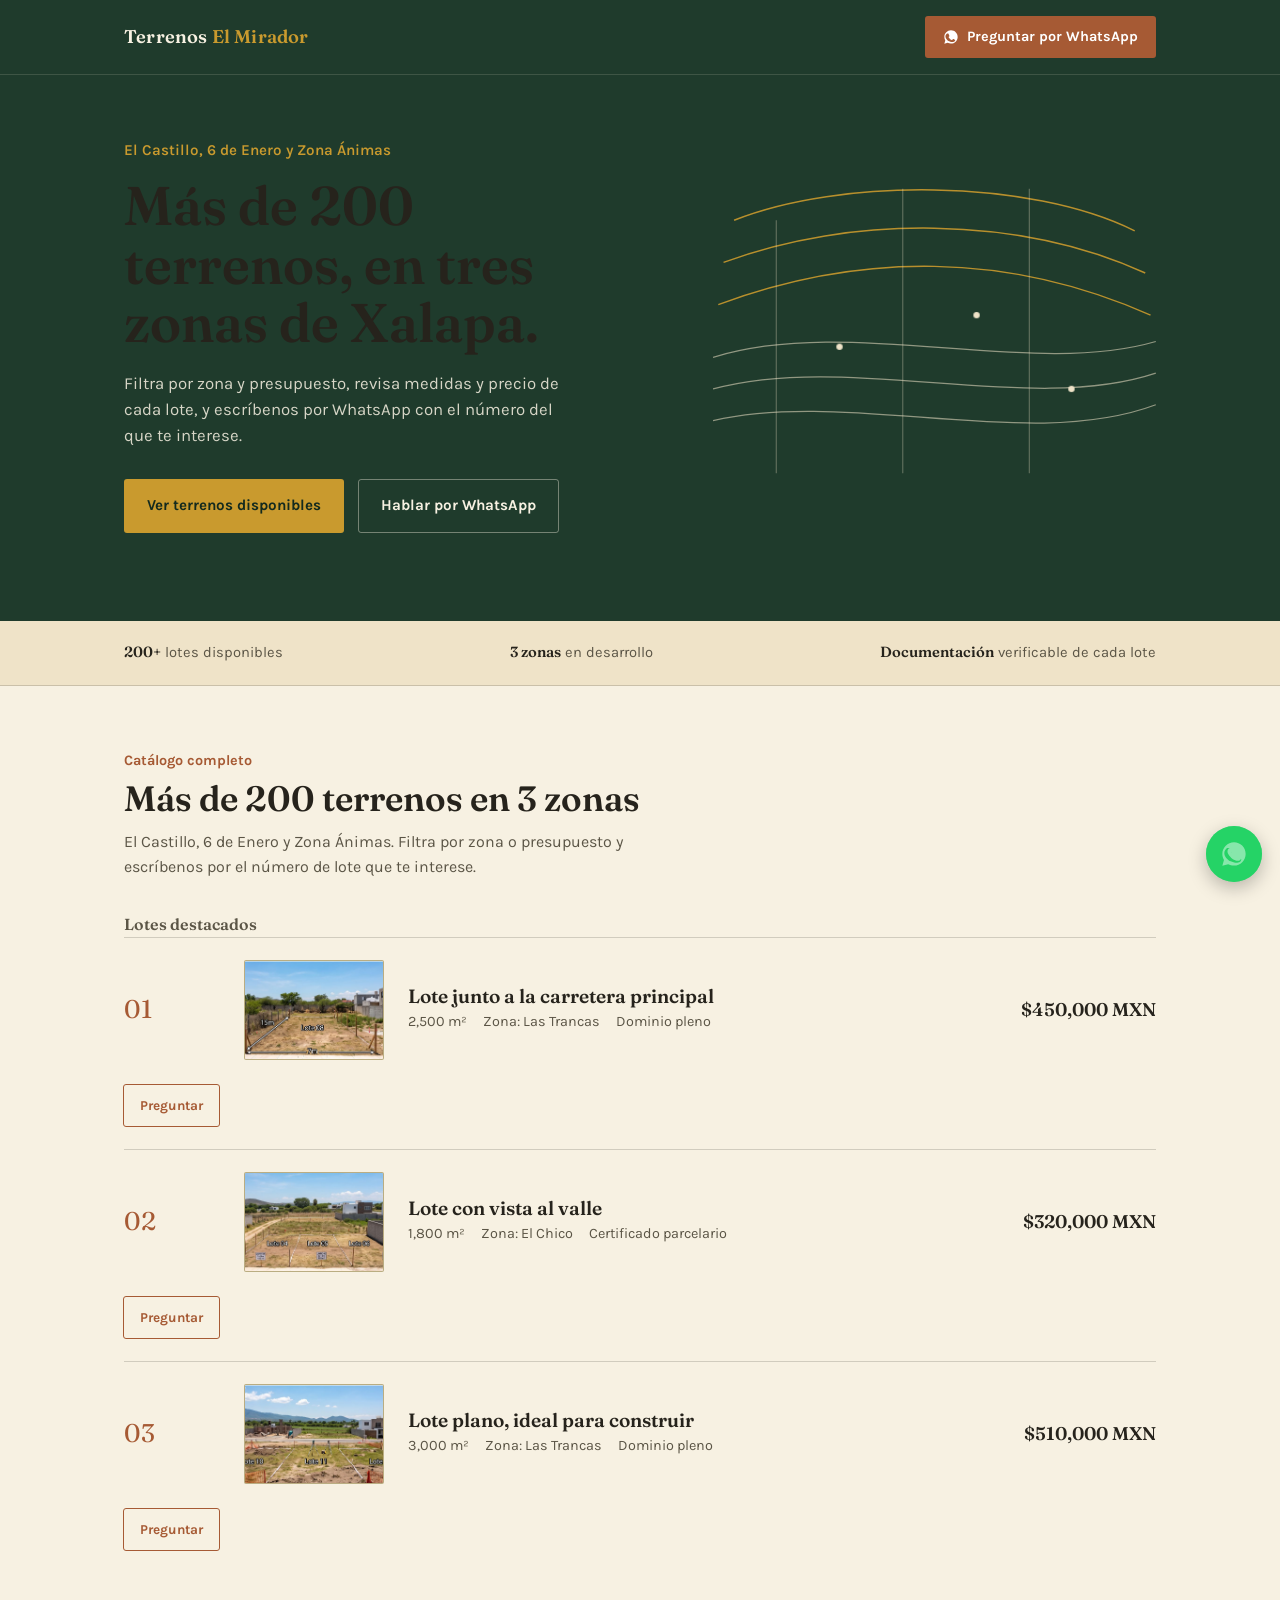
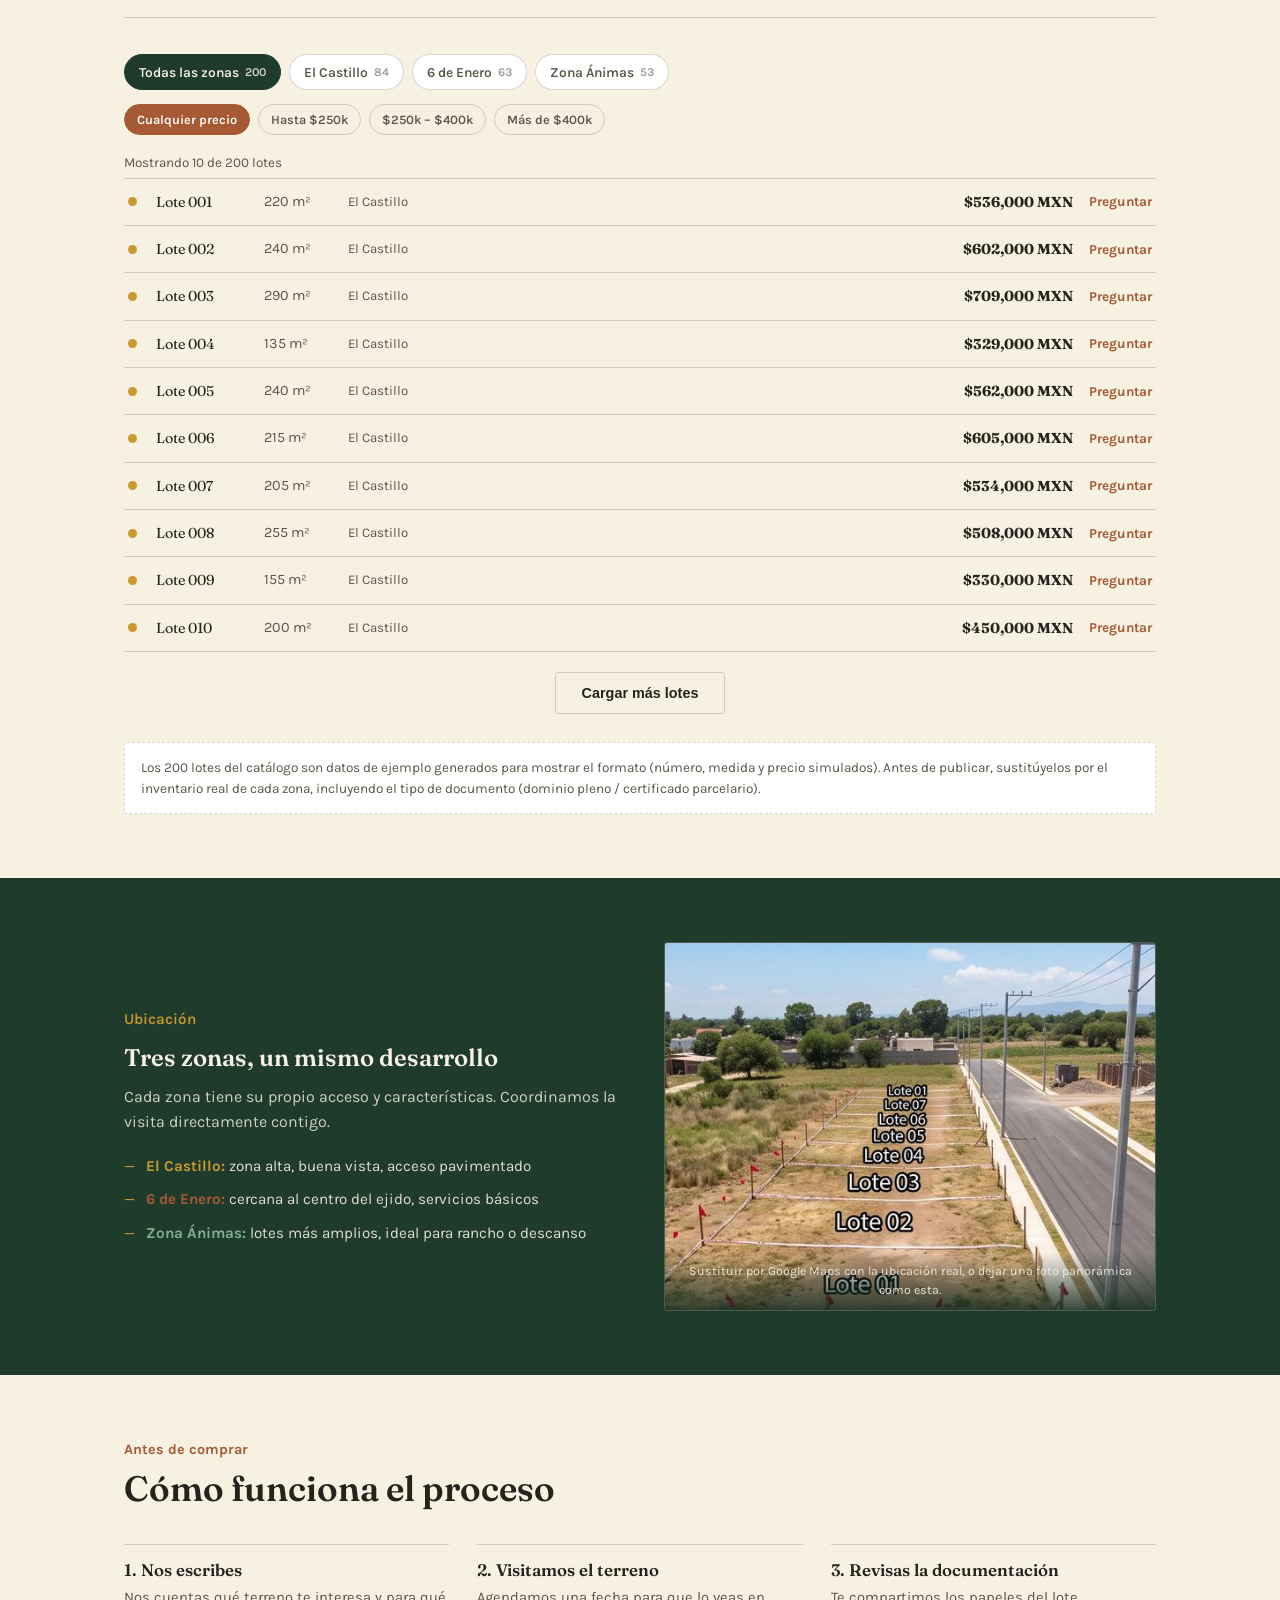
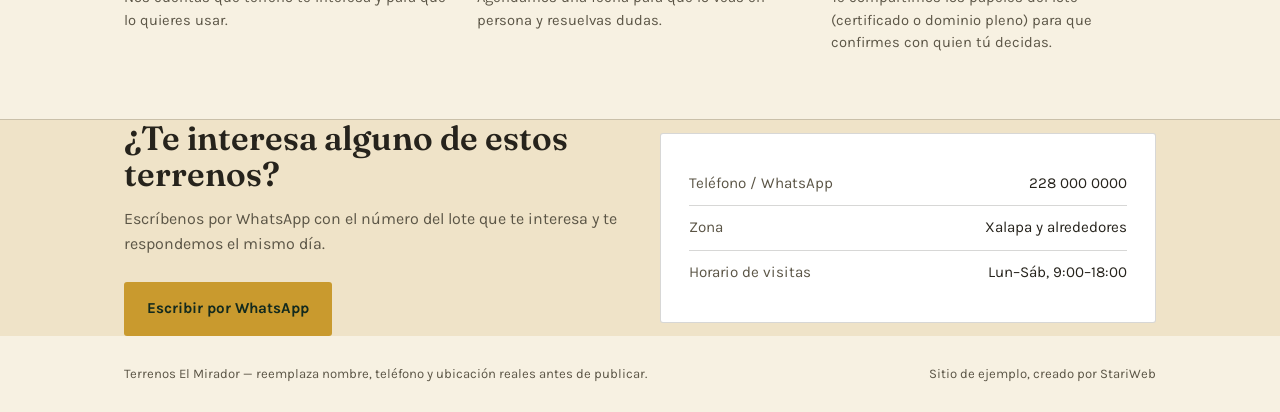
==== terrenosElMirador/terrenos-landing.html @ df51ee92 "Prototipo landing Page" ====
<!DOCTYPE html>
<html lang="es">
<head>
<meta charset="UTF-8">
<meta name="viewport" content="width=device-width, initial-scale=1, viewport-fit=cover">
<title>Terrenos El Mirador — Terrenos en venta</title>
<link rel="preconnect" href="https://fonts.googleapis.com">
<link rel="preconnect" href="https://fonts.gstatic.com" crossorigin>
<link href="https://fonts.googleapis.com/css2?family=Fraunces:ital,opsz,wght@0,9..144,400;0,9..144,600;1,9..144,500&family=Karla:wght@400;500;600;700&display=swap" rel="stylesheet">
<style>
  :root{
    --pine:#1F3B2C;
    --pine-dark:#132A1E;
    --parchment:#EFE3C8;
    --parchment-soft:#F7F1E2;
    --clay:#A65A34;
    --gold:#C99A2E;
    --ink:#26231C;
    --ink-soft:#5B5546;
    --line:rgba(38,35,28,0.18);
    --bg:var(--parchment-soft);
    --surface:#ffffff;
    --text:var(--ink);
    --text-soft:var(--ink-soft);
    box-sizing:border-box;
    padding-top:env(safe-area-inset-top,0px);
    padding-bottom:env(safe-area-inset-bottom,0px);
  }
  html{scroll-padding-top:env(safe-area-inset-top,0px); scroll-behavior:smooth;}
  @media (prefers-color-scheme: dark){
    :root:not([data-theme="light"]){
      --bg:#15201A;
      --surface:#1C2A22;
      --text:#EFE7D4;
      --text-soft:#B9AF98;
      --line:rgba(239,231,212,0.16);
    }
  }
  :root[data-theme="dark"]{
    --bg:#15201A;
    --surface:#1C2A22;
    --text:#EFE7D4;
    --text-soft:#B9AF98;
    --line:rgba(239,231,212,0.16);
  }
  *{margin:0;padding:0;box-sizing:border-box;}
  body{
    background:var(--bg);
    color:var(--text);
    font-family:'Karla',sans-serif;
    line-height:1.55;
    -webkit-font-smoothing:antialiased;
  }
  img{max-width:100%;display:block;}
  h1,h2,h3{font-family:'Fraunces',serif;font-weight:600;line-height:1.08;color:var(--text);}
  a{color:inherit;}
  .wrap{max-width:1080px;margin:0 auto;padding:0 24px;}
  .scrollx{overflow-x:auto;}

  /* header */
  header{
    position:sticky;top:0;top:env(safe-area-inset-top,0px);
    z-index:40;
    background:var(--pine);
    color:var(--parchment-soft);
    border-bottom:1px solid rgba(239,231,212,0.15);
    transition:box-shadow 240ms ease, background-color 240ms ease;
  }
  header.is-scrolled{
    background:var(--pine-dark);
    box-shadow:0 8px 24px rgba(0,0,0,0.22);
  }
  .headbar{
    display:flex;align-items:center;justify-content:space-between;
    padding:16px 24px;max-width:1080px;margin:0 auto;
    transition:padding 240ms ease;
  }
  header.is-scrolled .headbar{padding:11px 24px;}
  .brand{font-family:'Fraunces',serif;font-size:1.15rem;font-weight:600;color:var(--parchment-soft);letter-spacing:0.01em;}
  .brand span{color:var(--gold);}
  .nav-cta{
    background:var(--clay);color:#fff;border:none;border-radius:3px;
    padding:10px 18px;font-family:'Karla',sans-serif;font-weight:700;font-size:0.9rem;
    text-decoration:none;white-space:nowrap;
    display:inline-flex;align-items:center;gap:8px;
    transition:background-color 180ms ease, transform 180ms ease;
  }
  .nav-cta:hover{background:#8F4B2A;transform:translateY(-1px);}
  .nav-cta svg{width:16px;height:16px;flex:none;}
  .nav-cta .nav-cta-full{display:inline;}
  .nav-cta .nav-cta-short{display:none;}

  /* hero */
  .hero{
    position:relative;
    background:var(--pine);
    color:var(--parchment-soft);
    overflow:hidden;
    padding:64px 0 88px;
  }
  .hero .wrap{position:relative;z-index:2;display:grid;grid-template-columns:1.1fr 0.9fr;gap:48px;align-items:center;}
  .hero-eyebrow{color:var(--gold);font-weight:600;font-size:0.95rem;margin-bottom:14px;}
  .hero h1{font-size:clamp(2.1rem,4.6vw,3.4rem);max-width:12ch;}
  .hero p{margin-top:18px;max-width:44ch;color:rgba(247,241,226,0.85);font-size:1.05rem;}
  .hero-actions{margin-top:30px;display:flex;gap:14px;flex-wrap:wrap;}
  .btn{
    display:inline-flex;align-items:center;gap:8px;
    padding:14px 22px;border-radius:3px;font-weight:700;font-size:0.95rem;
    text-decoration:none;border:1px solid transparent;
  }
  .btn-primary{background:var(--gold);color:var(--pine-dark);}
  .btn-ghost{border-color:rgba(247,241,226,0.4);color:var(--parchment-soft);}
  .hero-figure{position:relative;will-change:transform;}
  .contour{width:100%;height:auto;display:block;}
  .contour path{
    stroke-dasharray:900;
    stroke-dashoffset:900;
  }
  .contour circle{opacity:0;}

  /* trust strip */
  .trust{
    background:var(--parchment);
    color:var(--ink);
    padding:20px 0;
    border-bottom:1px solid var(--line);
  }
  .trust .wrap{display:flex;gap:32px;flex-wrap:wrap;justify-content:space-between;font-size:0.92rem;color:var(--text-soft);}
  .trust strong{color:var(--text);font-family:'Fraunces',serif;font-weight:600;}

  /* section heading */
  .section{padding:64px 0;}
  .section-head{max-width:56ch;margin-bottom:36px;}
  .section-head .kicker{color:var(--clay);font-weight:700;font-size:0.9rem;margin-bottom:8px;}
  .section-head h2{font-size:clamp(1.6rem,3vw,2.2rem);}
  .section-head p{margin-top:12px;color:var(--text-soft);}

  /* listings — ledger style rows, not cards */
  .listing{
    border-top:1px solid var(--line);
  }
  .listing:last-child{border-bottom:1px solid var(--line);}
  .plot{
    display:grid;
    grid-template-columns:96px 140px 1fr auto;
    gap:24px;
    align-items:center;
    padding:22px 0;
  }
  .plot-num{
    font-family:'Fraunces',serif;font-size:1.6rem;color:var(--clay);
  }
  .plot-thumb{
    width:140px;height:100px;border-radius:2px;
    overflow:hidden;
    border:1px solid var(--line);
    background:#DCCB98;
  }
  .plot-thumb img{width:100%;height:100%;object-fit:cover;display:block;}
  .plot-info h3{font-size:1.2rem;margin-bottom:4px;}
  .plot-meta{display:flex;gap:16px;flex-wrap:wrap;color:var(--text-soft);font-size:0.9rem;margin-top:2px;}
  .plot-price{font-family:'Fraunces',serif;font-weight:600;font-size:1.15rem;color:var(--text);}
  .plot-cta{
    justify-self:end;
    background:transparent;border:1px solid var(--clay);color:var(--clay);
    padding:10px 16px;border-radius:3px;font-weight:700;font-size:0.85rem;
    text-decoration:none;white-space:nowrap;
  }
  .plot-cta:hover{background:var(--clay);color:#fff;}
  .placeholder-note{
    margin-top:28px;padding:14px 16px;background:var(--surface);border:1px dashed var(--line);
    border-radius:3px;font-size:0.85rem;color:var(--text-soft);
  }
  .subhead{
    font-family:'Fraunces',serif;font-weight:600;font-size:1rem;
    color:var(--text-soft);margin:8px 0 4px;
  }

  /* catalog: zone tabs, price chips, dense lot rows for 200+ items */
  .catalog{margin-top:44px;padding-top:36px;border-top:1px solid var(--line);}
  .catalog-head{display:flex;flex-direction:column;gap:12px;margin-bottom:16px;}
  .zone-tabs, .price-chips{display:flex;gap:8px;overflow-x:auto;padding-bottom:2px;-webkit-overflow-scrolling:touch;}
  .zone-tab{
    flex:none;font-family:'Karla',sans-serif;font-weight:600;font-size:0.86rem;
    padding:9px 14px;border-radius:20px;border:1px solid var(--line);
    background:var(--surface);color:var(--text-soft);white-space:nowrap;cursor:pointer;
    display:inline-flex;align-items:center;gap:6px;
    transition:background-color 160ms ease,color 160ms ease,border-color 160ms ease;
  }
  .zone-tab .tab-count{font-size:0.75rem;opacity:0.6;}
  .zone-tab.is-active{background:var(--pine);border-color:var(--pine);color:var(--parchment-soft);}
  .zone-tab.is-active .tab-count{opacity:0.85;}
  .chip{
    flex:none;font-family:'Karla',sans-serif;font-size:0.8rem;font-weight:600;
    padding:7px 12px;border-radius:20px;border:1px solid var(--line);
    background:transparent;color:var(--text-soft);cursor:pointer;white-space:nowrap;
    transition:background-color 160ms ease,color 160ms ease,border-color 160ms ease;
  }
  .chip.is-active{background:var(--clay);border-color:var(--clay);color:#fff;}
  .catalog-meta{font-size:0.84rem;color:var(--text-soft);margin:14px 0 4px;}
  .lot-rows{border-top:1px solid var(--line);}
  .lot-row{
    display:grid;grid-template-columns:12px 92px 68px 1fr auto auto;
    gap:16px;align-items:center;padding:12px 4px;
    border-bottom:1px solid var(--line);font-size:0.9rem;
    transition:background-color 160ms ease,padding-left 160ms ease;
  }
  .lot-row:hover{background-color:rgba(166,90,52,0.05);padding-left:8px;}
  .lot-zone-dot{width:9px;height:9px;border-radius:50%;flex:none;}
  .lot-zone-dot.castillo{background:var(--gold);}
  .lot-zone-dot.seis-enero{background:var(--clay);}
  .lot-zone-dot.animas{background:#4C7A5B;}
  .lot-num{font-family:'Fraunces',serif;color:var(--text);}
  .lot-size{color:var(--text-soft);}
  .lot-zone-name{color:var(--text-soft);font-size:0.83rem;}
  .lot-price{font-weight:700;font-family:'Fraunces',serif;}
  .lot-cta{color:var(--clay);font-weight:700;font-size:0.85rem;text-decoration:none;white-space:nowrap;}
  .lot-cta:hover{text-decoration:underline;}
  .load-more{
    display:block;margin:20px auto 0;background:transparent;border:1px solid var(--line);
    color:var(--text);padding:12px 26px;border-radius:3px;font-weight:700;font-size:0.9rem;
    cursor:pointer;transition:border-color 160ms ease,background-color 160ms ease;
  }
  .load-more:hover{border-color:var(--clay);background:rgba(166,90,52,0.05);}
  .load-more[hidden]{display:none;}

  /* zone / map-ish */
  .zone{background:var(--pine);color:var(--parchment-soft);}
  .zone .wrap{display:grid;grid-template-columns:1fr 1fr;gap:48px;align-items:center;}
  .zone h2{color:var(--parchment-soft);}
  .zone p{color:rgba(247,241,226,0.82);margin-top:14px;}
  .zone-list{margin-top:20px;display:grid;gap:10px;}
  .zone-list li{list-style:none;padding-left:22px;position:relative;color:rgba(247,241,226,0.9);font-size:0.95rem;}
  .zone-list li::before{content:"—";position:absolute;left:0;color:var(--gold);}
  .zone-map{
    aspect-ratio:4/3;border-radius:3px;
    background:
      linear-gradient(0deg, rgba(0,0,0,0.12), rgba(0,0,0,0.12)),
      repeating-radial-gradient(circle at 30% 40%, rgba(247,241,226,0.14) 0 2px, transparent 2px 22px),
      #2C4A34;
    border:1px solid rgba(247,241,226,0.2);
    display:flex;align-items:center;justify-content:center;
    color:rgba(247,241,226,0.55);font-size:0.8rem;text-align:center;padding:20px;
  }

  /* how it works */
  .steps{display:grid;grid-template-columns:repeat(3,1fr);gap:28px;}
  .step{border-top:1px solid var(--line);padding-top:16px;}
  .step h3{font-size:1.05rem;margin-bottom:8px;}
  .step p{color:var(--text-soft);font-size:0.92rem;}

  /* contact / footer */
  .contact{background:var(--parchment);border-top:1px solid var(--line);}
  .contact .wrap{display:grid;grid-template-columns:1fr 1fr;gap:40px;align-items:center;}
  .contact h2{font-size:clamp(1.6rem,3vw,2.1rem);}
  .contact-card{
    background:var(--surface);border:1px solid var(--line);border-radius:3px;padding:28px;
  }
  .contact-row{display:flex;justify-content:space-between;padding:10px 0;border-bottom:1px solid var(--line);font-size:0.95rem;}
  .contact-row:last-child{border-bottom:none;}
  .contact-row span:first-child{color:var(--text-soft);}

  footer{padding:28px 0;color:var(--text-soft);font-size:0.82rem;}
  footer .wrap{display:flex;justify-content:space-between;flex-wrap:wrap;gap:10px;}

  /* floating whatsapp */
  .float-wa{
    position:fixed;right:18px;bottom:calc(18px + env(safe-area-inset-bottom,0px));
    background:#25D366;color:#fff;width:56px;height:56px;border-radius:50%;
    display:flex;align-items:center;justify-content:center;
    box-shadow:0 6px 18px rgba(0,0,0,0.25);z-index:50;text-decoration:none;
  }
  .float-wa svg{width:28px;height:28px;}

  @media (max-width:760px){
    .hero .wrap{grid-template-columns:1fr;}
    .hero-figure{order:-1;}
    .zone .wrap{grid-template-columns:1fr;}
    .contact .wrap{grid-template-columns:1fr;}
    .plot{grid-template-columns:56px 1fr;grid-template-areas:"num thumb" "info info" "price cta";row-gap:10px;}
    .plot-num{grid-area:num;}
    .plot-thumb{grid-area:thumb;width:100%;}
    .plot-info{grid-area:info;}
    .plot-price{grid-area:price;}
    .plot-cta{grid-area:cta;justify-self:start;}
    .steps{grid-template-columns:1fr;}
    .lot-row{grid-template-columns:10px 60px 1fr auto;gap:10px;}
    .lot-zone-name{display:none;}
    .lot-size{font-size:0.8rem;}
  }
  @media (max-width:480px){
    .hero{padding:48px 0 64px;}
    .section{padding:44px 0;}
    .brand{font-size:1rem;}
    .btn{padding:13px 18px;font-size:0.9rem;}
    .plot-num{font-size:1.3rem;}
    .contact-card{padding:20px;}
  }
  @media (max-width:400px){
    .nav-cta .nav-cta-full{display:none;}
    .nav-cta .nav-cta-short{display:inline;}
    .nav-cta{padding:9px 14px;}
  }

  /* reveal-on-scroll: applied once per section heading, not per card */
  .reveal{opacity:0;transform:translateY(16px);}
  .reveal.is-visible{
    animation:reveal-in 620ms cubic-bezier(.22,.61,.36,1) forwards;
  }
  @keyframes reveal-in{to{opacity:1;transform:translateY(0);}}

  /* listing row hover dynamics */
  .plot{
    position:relative;
    transition:padding-left 220ms ease, background-color 220ms ease;
    border-left:0px solid var(--clay);
  }
  .plot:hover{
    background-color:rgba(166,90,52,0.05);
    padding-left:10px;
    border-left:3px solid var(--clay);
  }
  .plot-thumb img{transition:transform 420ms ease;}
  .plot:hover .plot-thumb img{transform:scale(1.07);}
  .plot-cta{transition:background-color 180ms ease, color 180ms ease, transform 180ms ease;}
  .plot:hover .plot-cta{transform:translateX(2px);}

  /* trust counters */
  .trust strong{display:inline-block;}

  /* floating whatsapp pulse */
  .float-wa{transition:transform 180ms ease;}
  .float-wa:hover{transform:scale(1.06);}
  .float-wa::before{
    content:"";position:absolute;inset:0;border-radius:50%;
    background:#25D366;opacity:0.55;
    animation:wa-pulse 2.6s ease-out infinite;
  }
  @keyframes wa-pulse{
    0%{transform:scale(1);opacity:0.45;}
    70%{transform:scale(1.9);opacity:0;}
    100%{transform:scale(1.9);opacity:0;}
  }

  @media (prefers-reduced-motion:no-preference){
    .contour path{
      animation:draw 1.4s ease-out forwards;
    }
    .contour path:nth-of-type(1){animation-delay:0.05s;}
    .contour path:nth-of-type(2){animation-delay:0.25s;}
    .contour path:nth-of-type(3){animation-delay:0.45s;}
    .contour g:nth-of-type(2) path{animation-delay:0.6s;}
    .contour circle{animation:dot-in 500ms ease-out forwards;animation-delay:1.3s;}
    @keyframes draw{to{stroke-dashoffset:0;}}
    @keyframes dot-in{to{opacity:1;}}
  }
  @media (prefers-reduced-motion:reduce){
    .reveal{opacity:1;transform:none;}
    .float-wa::before{animation:none;display:none;}
  }
</style>
</head>
<body>

<header>
  <div class="headbar">
    <div class="brand">Terrenos <span>El Mirador</span></div>
    <a class="nav-cta" href="#contacto">
      <svg viewBox="0 0 24 24" fill="currentColor" aria-hidden="true"><path d="M12 2C6.5 2 2 6.5 2 12c0 1.8.5 3.6 1.4 5.1L2 22l5-1.3c1.4.8 3.1 1.2 4.9 1.2h.1c5.5 0 10-4.5 10-10S17.5 2 12 2zm5.9 15.9c-.8.8-2 1.4-3.2 1.6-.8.1-1.9.2-5.5-1.2-2.6-1-4.3-3.6-4.4-3.8C4.6 14.3 3.7 12.9 3.7 11.4c0-2.4 1.3-3.5 1.7-4 .4-.4.9-.5 1.2-.5h.9c.3 0 .6 0 .9.7.3.7 1 2.4 1.1 2.5.1.2.1.4 0 .6-.1.2-.2.3-.4.5-.2.2-.3.4-.5.6-.2.2-.3.4-.1.7.2.3.9 1.5 1.9 2.4 1.3 1.2 2.4 1.5 2.7 1.7.3.2.5.1.6-.1.2-.2.8-1 1-1.3.2-.3.4-.2.7-.1.3.1 1.9.9 2.2 1 .3.2.5.2.6.4.1.2.1.9-.7 1.7z"/></svg>
      <span class="nav-cta-full">Preguntar por WhatsApp</span>
      <span class="nav-cta-short">Preguntar</span>
    </a>
  </div>
</header>

<section class="hero">
  <div class="wrap">
    <div>
      <div class="hero-eyebrow">El Castillo, 6 de Enero y Zona Ánimas</div>
      <h1>Más de 200 terrenos, en tres zonas de Xalapa.</h1>
      <p>Filtra por zona y presupuesto, revisa medidas y precio de cada lote, y escríbenos por WhatsApp con el número del que te interese.</p>
      <div class="hero-actions">
        <a class="btn btn-primary" href="#terrenos">Ver terrenos disponibles</a>
        <a class="btn btn-ghost" href="#contacto">Hablar por WhatsApp</a>
      </div>
    </div>
    <div class="hero-figure">
      <svg class="contour" viewBox="0 0 420 340" xmlns="http://www.w3.org/2000/svg" role="img" aria-label="Ilustración de curvas de nivel de un terreno">
        <rect width="420" height="340" fill="none"/>
        <g fill="none" stroke="#C99A2E" stroke-width="1.4" opacity="0.9">
          <path d="M20 60 C 120 20, 300 20, 400 70"/>
          <path d="M10 100 C 130 55, 290 55, 410 110"/>
          <path d="M5 140 C 140 90, 280 90, 415 150"/>
        </g>
        <g fill="none" stroke="#EFE3C8" stroke-width="1.2" opacity="0.55">
          <path d="M0 190 C 130 150, 300 210, 420 175"/>
          <path d="M0 220 C 130 185, 300 245, 420 205"/>
          <path d="M0 250 C 130 220, 300 280, 420 235"/>
        </g>
        <g stroke="#EFE3C8" stroke-width="1" opacity="0.35">
          <line x1="60" y1="60" x2="60" y2="300"/>
          <line x1="180" y1="30" x2="180" y2="300"/>
          <line x1="300" y1="30" x2="300" y2="300"/>
        </g>
        <g fill="#EFE3C8">
          <circle cx="120" cy="180" r="3"/>
          <circle cx="250" cy="150" r="3"/>
          <circle cx="340" cy="220" r="3"/>
        </g>
      </svg>
    </div>
  </div>
</section>

<div class="trust">
  <div class="wrap reveal">
    <div><strong><span class="counter" data-count="200">0</span>+</strong> lotes disponibles</div>
    <div><strong>3 zonas</strong> en desarrollo</div>
    <div><strong>Documentación</strong> verificable de cada lote</div>
  </div>
</div>

<section class="section" id="terrenos">
  <div class="wrap">
    <div class="section-head reveal">
      <div class="kicker">Catálogo completo</div>
      <h2>Más de 200 terrenos en 3 zonas</h2>
      <p>El Castillo, 6 de Enero y Zona Ánimas. Filtra por zona o presupuesto y escríbenos por el número de lote que te interese.</p>
    </div>

    <h3 class="subhead">Lotes destacados</h3>
    <div class="listing">
      <div class="plot">
        <div class="plot-num">01</div>
        <div class="plot-thumb"><img src="[data-uri]" alt="Foto del terreno, lote delimitado con cinta y banderines"></div>
        <div class="plot-info">
          <h3>Lote junto a la carretera principal</h3>
          <div class="plot-meta"><span>2,500 m²</span><span>Zona: Las Trancas</span><span>Dominio pleno</span></div>
        </div>
        <div class="plot-price">$450,000 MXN</div>
        <a class="plot-cta" href="#contacto">Preguntar</a>
      </div>
    </div>
    <div class="listing">
      <div class="plot">
        <div class="plot-num">02</div>
        <div class="plot-thumb"><img src="[data-uri]" alt="Foto del terreno, lote delimitado con medidas"></div>
        <div class="plot-info">
          <h3>Lote con vista al valle</h3>
          <div class="plot-meta"><span>1,800 m²</span><span>Zona: El Chico</span><span>Certificado parcelario</span></div>
        </div>
        <div class="plot-price">$320,000 MXN</div>
        <a class="plot-cta" href="#contacto">Preguntar</a>
      </div>
    </div>
    <div class="listing">
      <div class="plot">
        <div class="plot-num">03</div>
        <div class="plot-thumb"><img src="[data-uri]" alt="Foto del terreno, lote delimitado con malla naranja"></div>
        <div class="plot-info">
          <h3>Lote plano, ideal para construir</h3>
          <div class="plot-meta"><span>3,000 m²</span><span>Zona: Las Trancas</span><span>Dominio pleno</span></div>
        </div>
        <div class="plot-price">$510,000 MXN</div>
        <a class="plot-cta" href="#contacto">Preguntar</a>
      </div>
    </div>

    <div class="catalog">
      <div class="catalog-head">
        <div class="zone-tabs" role="tablist" aria-label="Filtrar por zona">
          <button class="zone-tab is-active" data-zone="all">Todas las zonas <span class="tab-count">200</span></button>
          <button class="zone-tab" data-zone="castillo">El Castillo <span class="tab-count">84</span></button>
          <button class="zone-tab" data-zone="seis-enero">6 de Enero <span class="tab-count">63</span></button>
          <button class="zone-tab" data-zone="animas">Zona Ánimas <span class="tab-count">53</span></button>
        </div>
        <div class="price-chips" aria-label="Filtrar por precio">
          <button class="chip is-active" data-min="0" data-max="999999999">Cualquier precio</button>
          <button class="chip" data-min="0" data-max="250000">Hasta $250k</button>
          <button class="chip" data-min="250000" data-max="400000">$250k – $400k</button>
          <button class="chip" data-min="400000" data-max="999999999">Más de $400k</button>
        </div>
      </div>

      <div class="catalog-meta" id="catalog-count">Mostrando 10 de 200 lotes</div>

      <div id="lot-rows" class="lot-rows"></div>

      <button id="load-more" class="load-more" type="button">Cargar más lotes</button>
    </div>

    <div class="placeholder-note">
      Los 200 lotes del catálogo son datos de ejemplo generados para mostrar el formato (número, medida y precio simulados). Antes de publicar, sustitúyelos por el inventario real de cada zona, incluyendo el tipo de documento (dominio pleno / certificado parcelario).
    </div>
  </div>
</section>

<section class="section zone">
  <div class="wrap">
    <div class="reveal">
      <div class="hero-eyebrow" style="color:var(--gold)">Ubicación</div>
      <h2>Tres zonas, un mismo desarrollo</h2>
      <p>Cada zona tiene su propio acceso y características. Coordinamos la visita directamente contigo.</p>
      <ul class="zone-list">
        <li><strong style="color:var(--gold)">El Castillo:</strong> zona alta, buena vista, acceso pavimentado</li>
        <li><strong style="color:var(--clay)">6 de Enero:</strong> cercana al centro del ejido, servicios básicos</li>
        <li><strong style="color:#7FAF8C">Zona Ánimas:</strong> lotes más amplios, ideal para rancho o descanso</li>
      </ul>
    </div>
    <div class="zone-map" style="background:none;padding:0;overflow:hidden;position:relative;">
    <img src="[data-uri]" alt="Vista panorámica de los lotes delimitados junto a la calle" style="width:100%;height:100%;object-fit:cover;display:block;">
    <span style="position:absolute;left:0;right:0;bottom:0;background:linear-gradient(0deg, rgba(19,42,30,0.85), transparent);color:rgba(247,241,226,0.9);font-size:0.78rem;padding:10px 14px;">Sustituir por Google Maps con la ubicación real, o dejar una foto panorámica como esta.</span>
  </div>
  </div>
</section>

<section class="section">
  <div class="wrap">
    <div class="section-head reveal">
      <div class="kicker">Antes de comprar</div>
      <h2>Cómo funciona el proceso</h2>
    </div>
    <div class="steps">
      <div class="step">
        <h3>1. Nos escribes</h3>
        <p>Nos cuentas qué terreno te interesa y para qué lo quieres usar.</p>
      </div>
      <div class="step">
        <h3>2. Visitamos el terreno</h3>
        <p>Agendamos una fecha para que lo veas en persona y resuelvas dudas.</p>
      </div>
      <div class="step">
        <h3>3. Revisas la documentación</h3>
        <p>Te compartimos los papeles del lote (certificado o dominio pleno) para que confirmes con quien tú decidas.</p>
      </div>
    </div>
  </div>
</section>

<section class="contact" id="contacto">
  <div class="wrap">
    <div class="reveal">
      <h2>¿Te interesa alguno de estos terrenos?</h2>
      <p style="margin-top:14px;color:var(--text-soft);">Escríbenos por WhatsApp con el número del lote que te interesa y te respondemos el mismo día.</p>
      <div style="margin-top:26px;">
        <a class="btn btn-primary" href="https://wa.me/5212280000000?text=Hola%2C%20me%20interesa%20un%20terreno%20que%20vi%20en%20la%20p%C3%A1gina" target="_blank" rel="noopener">Escribir por WhatsApp</a>
      </div>
    </div>
    <div class="contact-card">
      <div class="contact-row"><span>Teléfono / WhatsApp</span><span>228 000 0000</span></div>
      <div class="contact-row"><span>Zona</span><span>Xalapa y alrededores</span></div>
      <div class="contact-row"><span>Horario de visitas</span><span>Lun–Sáb, 9:00–18:00</span></div>
    </div>
  </div>
</section>

<footer>
  <div class="wrap">
    <span>Terrenos El Mirador — reemplaza nombre, teléfono y ubicación reales antes de publicar.</span>
    <span>Sitio de ejemplo, creado por StariWeb</span>
  </div>
</footer>

<a class="float-wa" href="https://wa.me/5212280000000?text=Hola%2C%20me%20interesa%20un%20terreno" target="_blank" rel="noopener" aria-label="Escribir por WhatsApp">
  <svg viewBox="0 0 24 24" fill="white"><path d="M17.5 14.4c-.3-.1-1.7-.8-1.9-.9-.3-.1-.5-.1-.6.1-.2.3-.7.9-.9 1-.2.2-.3.2-.6.1-.3-.1-1.2-.5-2.4-1.5-.9-.8-1.5-1.8-1.6-2.1-.2-.3 0-.5.1-.6.1-.1.3-.3.4-.5.1-.2.2-.3.3-.5.1-.2 0-.4 0-.5C10 9.4 9.4 8 9.2 7.5c-.2-.5-.4-.4-.6-.4h-.5c-.2 0-.5.1-.7.3-.3.3-1 1-1 2.4s1 2.8 1.2 3c.1.2 2 3.1 4.9 4.3.7.3 1.2.5 1.6.6.7.2 1.3.2 1.8.1.5-.1 1.7-.7 1.9-1.4.2-.7.2-1.3.2-1.4-.1-.1-.3-.2-.5-.3z"/><path d="M12 2C6.5 2 2 6.5 2 12c0 1.8.5 3.6 1.4 5.1L2 22l5-1.3c1.4.8 3.1 1.2 4.9 1.2h.1c5.5 0 10-4.5 10-10S17.5 2 12 2zm5.9 15.9c-.8.8-2 1.4-3.2 1.6-.8.1-1.9.2-5.5-1.2-2.6-1-4.3-3.6-4.4-3.8C4.6 14.3 3.7 12.9 3.7 11.4c0-2.4 1.3-3.5 1.7-4 .4-.4.9-.5 1.2-.5h.9c.3 0 .6 0 .9.7.3.7 1 2.4 1.1 2.5.1.2.1.4 0 .6-.1.2-.2.3-.4.5-.2.2-.3.4-.5.6-.2.2-.3.4-.1.7.2.3.9 1.5 1.9 2.4 1.3 1.2 2.4 1.5 2.7 1.7.3.2.5.1.6-.1.2-.2.8-1 1-1.3.2-.3.4-.2.7-.1.3.1 1.9.9 2.2 1 .3.2.5.2.6.4.1.2.1.9-.7 1.7z"/></svg>
</a>

<script>
(function(){
  // Header: shrink + shadow after scrolling past hero
  var header = document.querySelector('header');
  var lastState = false;
  function onScroll(){
    var scrolled = window.scrollY > 24;
    if(scrolled !== lastState){
      header.classList.toggle('is-scrolled', scrolled);
      lastState = scrolled;
    }
  }
  document.addEventListener('scroll', onScroll, {passive:true});
  onScroll();

  // Subtle parallax on the hero contour illustration
  var figure = document.querySelector('.hero-figure');
  var reduceMotion = window.matchMedia('(prefers-reduced-motion: reduce)').matches;
  if(figure && !reduceMotion){
    document.addEventListener('scroll', function(){
      var y = Math.min(window.scrollY, 500);
      figure.style.transform = 'translateY(' + (y * 0.08) + 'px)';
    }, {passive:true});
  }

  // Reveal sections once as they enter the viewport
  var revealEls = document.querySelectorAll('.reveal');
  if('IntersectionObserver' in window && revealEls.length){
    var io = new IntersectionObserver(function(entries){
      entries.forEach(function(entry){
        if(entry.isIntersecting){
          entry.target.classList.add('is-visible');
          io.unobserve(entry.target);
        }
      });
    }, {threshold:0.2, rootMargin:'0px 0px -40px 0px'});
    revealEls.forEach(function(el){ io.observe(el); });
  } else {
    revealEls.forEach(function(el){ el.classList.add('is-visible'); });
  }

  // Animated count-up for the trust stat, once visible
  var counter = document.querySelector('.counter');
  if(counter && 'IntersectionObserver' in window){
    var counted = false;
    var target = parseInt(counter.dataset.count, 10) || 0;
    var cio = new IntersectionObserver(function(entries){
      entries.forEach(function(entry){
        if(entry.isIntersecting && !counted){
          counted = true;
          if(reduceMotion){ counter.textContent = target; cio.disconnect(); return; }
          var start = null;
          var duration = 900;
          function step(ts){
            if(!start) start = ts;
            var progress = Math.min((ts - start) / duration, 1);
            counter.textContent = Math.floor(progress * target);
            if(progress < 1){ requestAnimationFrame(step); }
            else { counter.textContent = target; }
          }
          requestAnimationFrame(step);
          cio.disconnect();
        }
      });
    }, {threshold:0.5});
    cio.observe(counter);
  } else if(counter){
    counter.textContent = counter.dataset.count;
  }
})();
</script>

<script>
(function(){
  // Seeded RNG so the demo catalog looks the same on every load
  function mulberry32(seed){
    return function(){
      seed |= 0; seed = seed + 0x6D2B79F5 | 0;
      var t = Math.imul(seed ^ seed >>> 15, 1 | seed);
      t = t + Math.imul(t ^ t >>> 7, 61 | t) ^ t;
      return ((t ^ t >>> 14) >>> 0) / 4294967296;
    };
  }

  var ZONES = [
    {id:'castillo', name:'El Castillo', count:84, base:2400, varPct:0.5, minSize:120, maxSize:320, seed:11},
    {id:'seis-enero', name:'6 de Enero', count:63, base:1900, varPct:0.45, minSize:150, maxSize:400, seed:22},
    {id:'animas', name:'Zona Ánimas', count:53, base:1500, varPct:0.5, minSize:250, maxSize:600, seed:33}
  ];

  var ALL_LOTS = [];
  ZONES.forEach(function(zone){
    var rand = mulberry32(zone.seed);
    for(var i=1;i<=zone.count;i++){
      var size = Math.round((zone.minSize + rand()*(zone.maxSize - zone.minSize))/5)*5;
      var pricePerM2 = zone.base * (1 + (rand()-0.5)*zone.varPct);
      var price = Math.round(size * pricePerM2 / 1000) * 1000;
      ALL_LOTS.push({zone:zone.id, zoneName:zone.name, num:i, size:size, price:price});
    }
  });

  var state = {zone:'all', min:0, max:Infinity, visible:10};
  var rowsEl = document.getElementById('lot-rows');
  var countEl = document.getElementById('catalog-count');
  var loadBtn = document.getElementById('load-more');
  if(!rowsEl) return;

  function money(n){ return '$' + n.toLocaleString('es-MX') + ' MXN'; }

  function filteredLots(){
    return ALL_LOTS.filter(function(l){
      return (state.zone === 'all' || l.zone === state.zone) && l.price >= state.min && l.price <= state.max;
    });
  }

  function render(){
    var list = filteredLots();
    var slice = list.slice(0, state.visible);
    rowsEl.innerHTML = slice.map(function(l){
      return '<div class="lot-row">' +
        '<span class="lot-zone-dot ' + l.zone + '"></span>' +
        '<span class="lot-num">Lote ' + String(l.num).padStart(3,'0') + '</span>' +
        '<span class="lot-size">' + l.size + ' m²</span>' +
        '<span class="lot-zone-name">' + l.zoneName + '</span>' +
        '<span class="lot-price">' + money(l.price) + '</span>' +
        '<a class="lot-cta" href="#contacto">Preguntar</a>' +
        '</div>';
    }).join('');
    countEl.textContent = list.length ? ('Mostrando ' + slice.length + ' de ' + list.length + ' lotes') : 'No hay lotes con ese filtro.';
    loadBtn.hidden = slice.length >= list.length;
  }

  document.querySelectorAll('.zone-tab').forEach(function(btn){
    btn.addEventListener('click', function(){
      document.querySelectorAll('.zone-tab').forEach(function(b){ b.classList.remove('is-active'); });
      btn.classList.add('is-active');
      state.zone = btn.dataset.zone;
      state.visible = 10;
      render();
    });
  });

  document.querySelectorAll('.chip').forEach(function(btn){
    btn.addEventListener('click', function(){
      document.querySelectorAll('.chip').forEach(function(b){ b.classList.remove('is-active'); });
      btn.classList.add('is-active');
      state.min = parseInt(btn.dataset.min, 10);
      state.max = parseInt(btn.dataset.max, 10);
      state.visible = 10;
      render();
    });
  });

  loadBtn.addEventListener('click', function(){
    state.visible += 20;
    render();
  });

  render();
})();
</script>
</body>
</html>
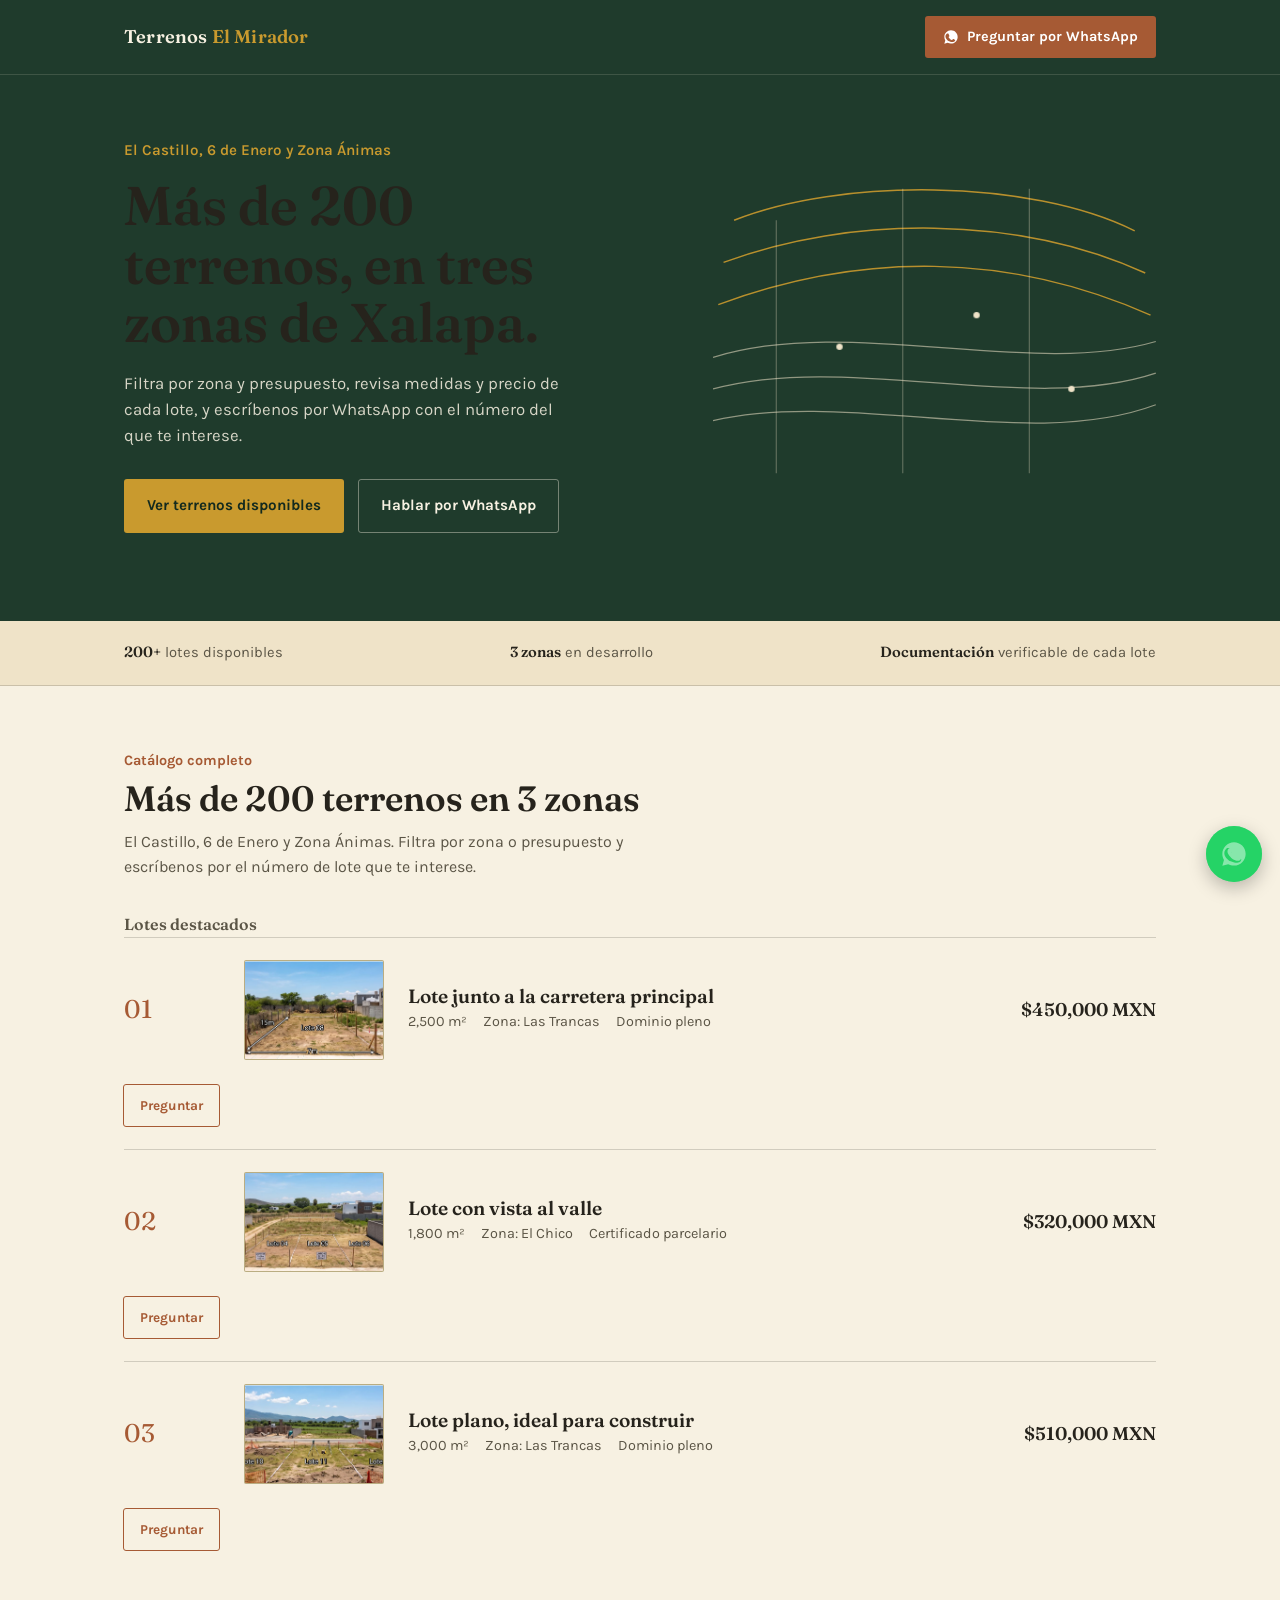
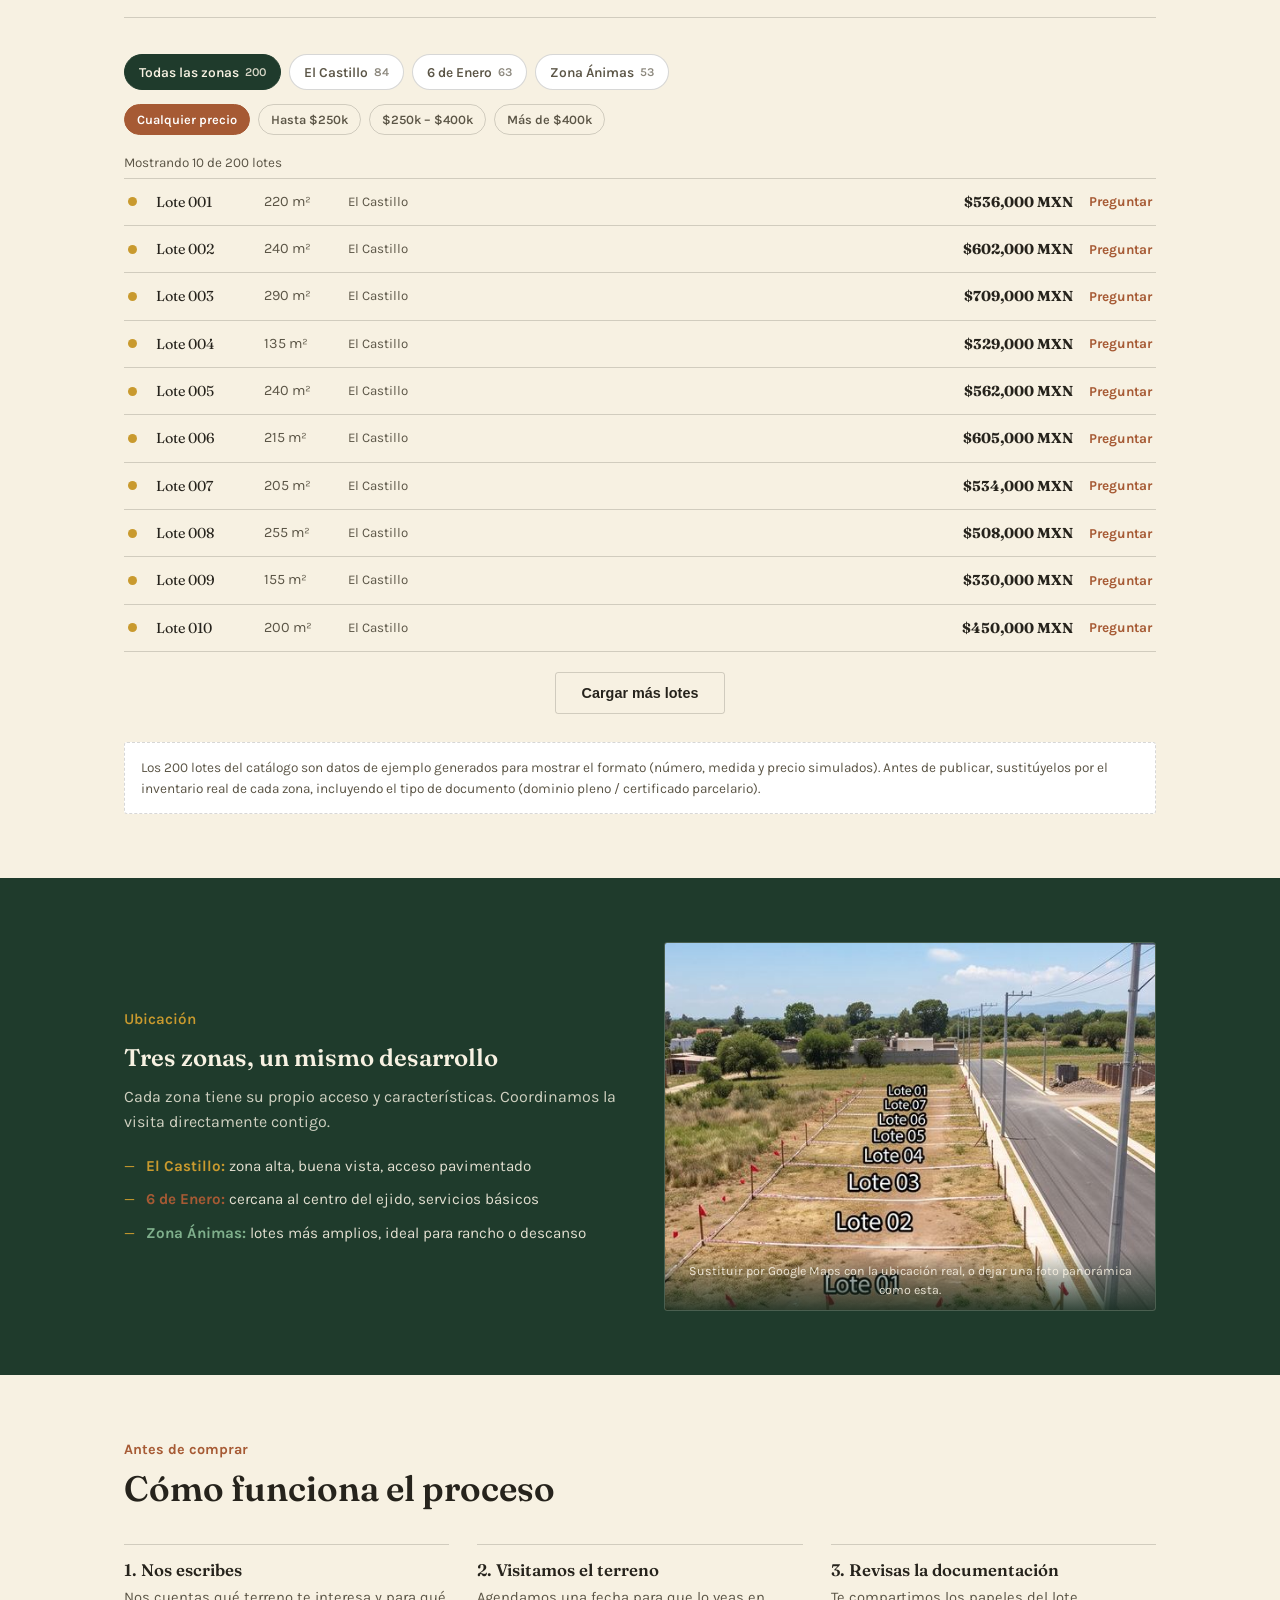
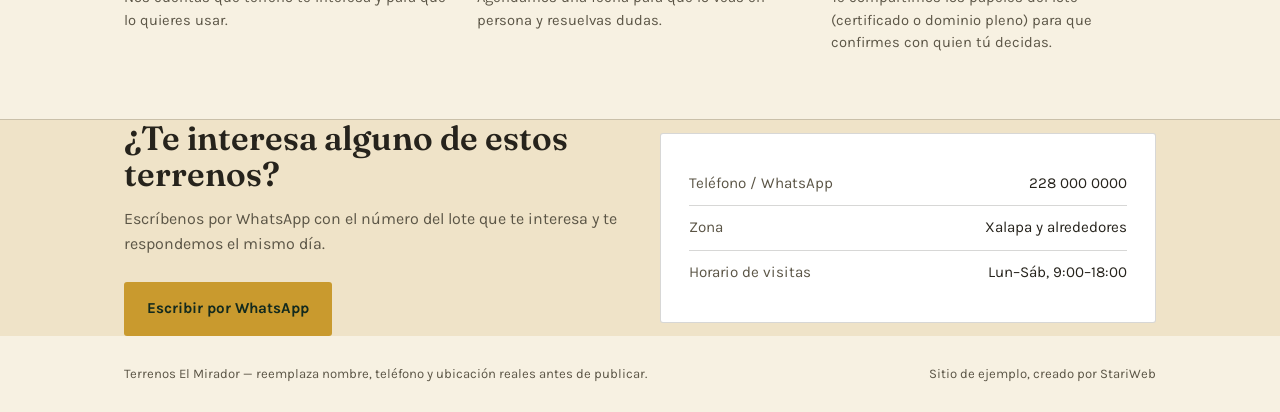
==== commit 2bda8228: "Actualizar terrenos-landing.html" ====
--- a/terrenosElMirador/terrenos-landing.html
+++ b/terrenosElMirador/terrenos-landing.html
@@ -187,7 +187,7 @@
     display:inline-flex;align-items:center;gap:6px;
     transition:background-color 160ms ease,color 160ms ease,border-color 160ms ease;
   }
-  .zone-tab .tab-count{font-size:0.75rem;opacity:0.6;}
+  .zone-tab .tab-count{font-size:0.75rem;opacity:0.7;}
   .zone-tab.is-active{background:var(--pine);border-color:var(--pine);color:var(--parchment-soft);}
   .zone-tab.is-active .tab-count{opacity:0.85;}
   .chip{
